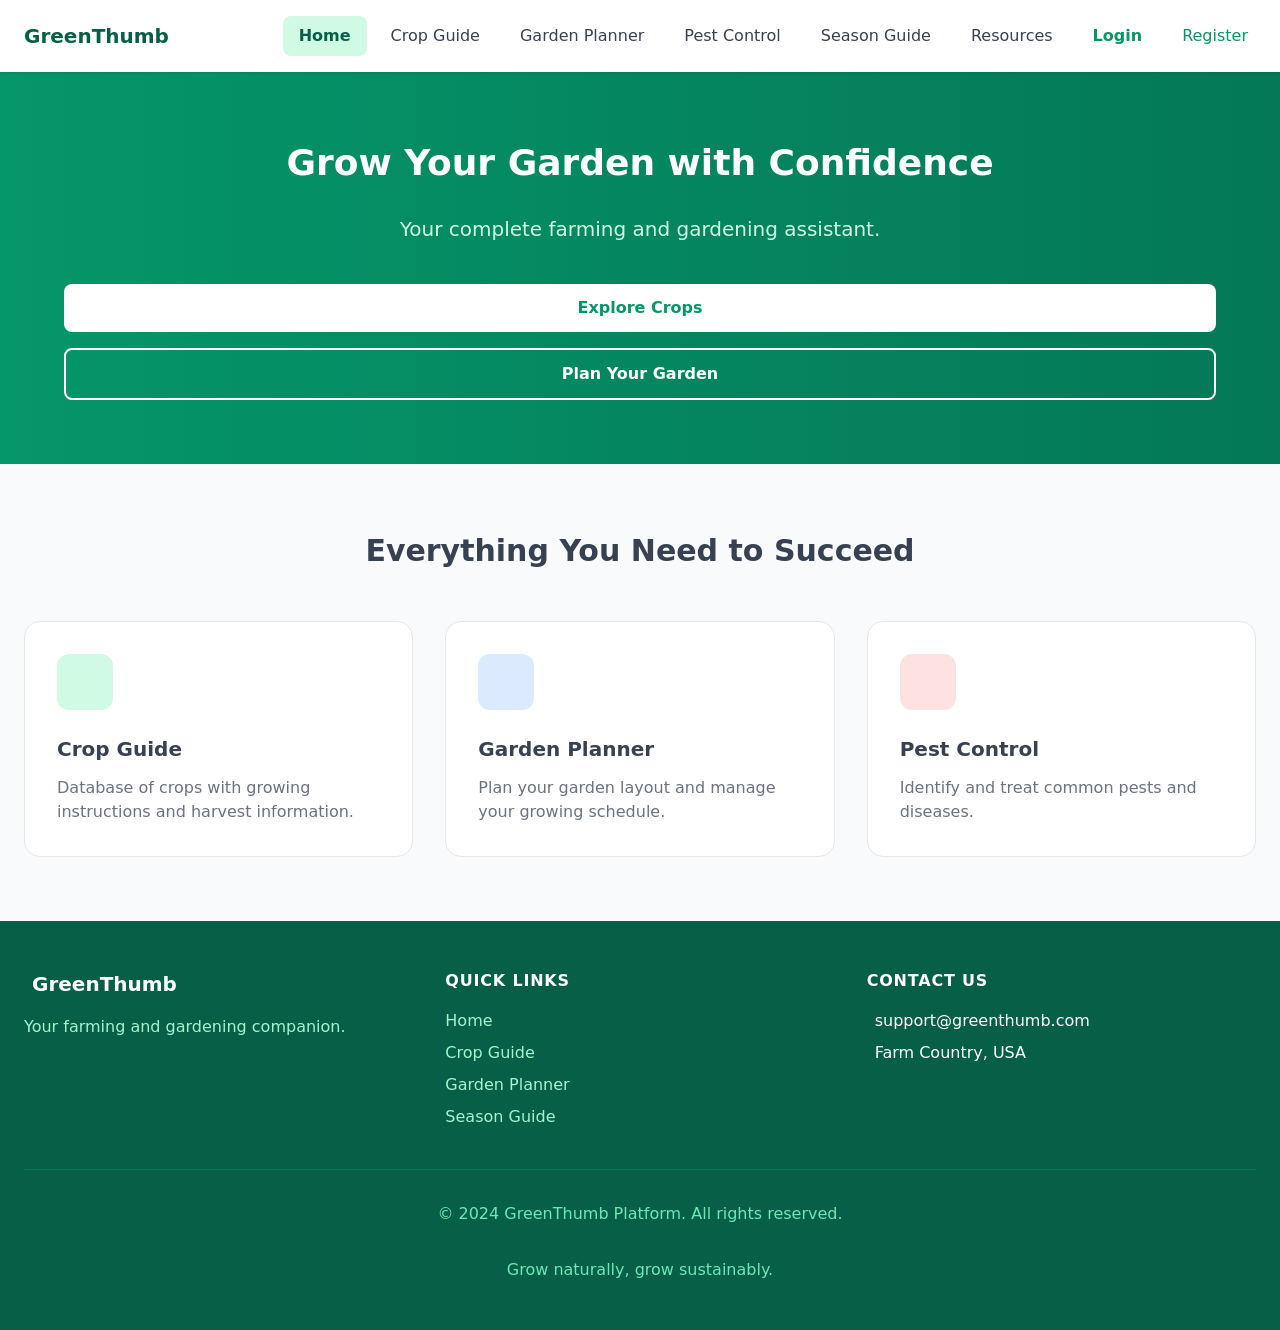
==== index.html @ 853161af "Add files via upload" ====
<!DOCTYPE html> 
<html lang="en"> 
<head> 
    <meta charset="UTF-8"> 
    <meta name="viewport" content="width=device-width, initial-scale=1.0"> 
    <title>GreenThumb | Farming & Gardening Assistance Platform</title> 
    <style> 
        .crop-image { 
            width: 100%; 
            height: 180px; 
            object-fit: cover; 
            border-radius: 0.75rem; 
            margin-bottom: 1rem; 
        } 
 
        * {  
            margin: 0;  
            padding: 0;  
            box-sizing: border-box;  
        } 
         
        body {  
            font-family: system-ui, sans-serif;  
            background: #f9fafb;  
            color: #374151;  
            line-height: 1.5;  
        } 
         
        .container {  
            max-width: 80rem;  
            margin: 0 auto;  
            display: flex;  
            justify-content: space-between;  
            align-items: center;  
        } 
         
        header {  
            background: white;  
            box-shadow: 0 1px 3px rgba(0,0,0,0.1);  
            padding: 1rem;  
            position: sticky;  
            top: 0;  
            z-index: 10;  
        } 
         
        .features-grid {  
            display: grid;  
            gap: 2rem;  
        } 
         
        .cards-grid {  
            display: grid;  
            gap: 1.5rem;  
            margin-bottom: 3rem;  
        } 
         
        .card {  
            background: white;  
            border: 1px solid #e5e7eb;  
            border-radius: 1rem;  
            overflow: hidden;  
            transition: transform 0.3s, box-shadow 0.3s; 
        } 
         
        .card:hover {  
            transform: translateY(-5px);  
            box-shadow: 0 10px 25px rgba(0,0,0,0.1);  
        } 
         
        .tips-box {  
            background: #f0fdf4;  
            padding: 2rem;  
            border: 1px solid #bbf7d0;  
            border-radius: 1rem;  
            margin-bottom: 2rem;  
        } 
         
        footer {  
            background: #065f46;  
            color: white;  
            padding: 3rem 1.5rem;  
        } 
         
        .footer-grid {  
            display: grid;  
            gap: 2rem;  
            margin-bottom: 2rem;  
        } 
         
        @media (min-width: 768px) { 
            .desktop-nav {  
                display: flex;  
                gap: 0.5rem;  
            } 
            .features-grid {  
                grid-template-columns: repeat(3, 1fr);  
            } 
            .cards-grid {  
                grid-template-columns: repeat(3, 1fr);  
            } 
            .footer-grid {  
                grid-template-columns: repeat(3, 1fr);  
            } 
        } 
    </style> 
</head> 
<body> 
 
<header> 
    <div class="container"> 
        <a href="index.html" style="display: flex; align-items: center; gap: 0.5rem; color: 
#059669; text-decoration: none;"> 
            <span style="font-size: 1.5rem;">  </span> 
            <span style="font-size: 1.25rem; font-weight: bold; color: 
#065f46;">GreenThumb</span> 
        </a> 
 
        <nav style="display: flex; gap: 0.5rem;"> 
            <a href="index.html" style="padding: 0.5rem 1rem; border-radius: 0.5rem; text-decoration: none; background: #d1fae5; color: #065f46; font-weight: 600;">Home</a> 
            <a href="crops.html" style="padding: 0.5rem 1rem; border-radius: 0.5rem; text-decoration: none; color: #374151;">Crop Guide</a> 
            <a href="planner.html" style="padding: 0.5rem 1rem; border-radius: 0.5rem; text-decoration: none; color: #374151;">Garden Planner</a> 
            <a href="pests.html" style="padding: 0.5rem 1rem; border-radius: 0.5rem; text-decoration: none; color: #374151;">Pest Control</a> 
            <a href="seasons.html" style="padding: 0.5rem 1rem; border-radius: 0.5rem; text-decoration: none; color: #374151;">Season Guide</a> 
            <a href="resources.html" style="padding: 0.5rem 1rem; border-radius: 0.5rem; 
text-decoration: none; color: #374151;">Resources</a> 
            <a href="login.html" style="padding: 0.5rem 1rem; border-radius: 0.5rem; text-decoration: none; color: #059669; font-weight: 600;">Login</a> 
            <a href="register.html" style="padding: 0.5rem 1rem; border-radius: 0.5rem; text-decoration: none; color: #059669;">Register</a> 
        </nav> 
    </div> 
</header> 
 
<main> 
    <section style="background: linear-gradient(to right, #059669, #047857); color: white; 
padding: 4rem 1.5rem; text-align: center;"> 
        <div style="max-width: 72rem; margin: 0 auto;"> 
            <h2 style="font-size: 2.25rem; font-weight: bold; margin-bottom: 1.5rem;">Grow 
Your Garden with Confidence</h2> 
            <p style="font-size: 1.25rem; color: #d1fae5; margin-bottom: 2.5rem;">Your 
complete farming and gardening assistant.</p> 
            <div style="display: flex; flex-direction: column; gap: 1rem; justify-content: 
center;"> 
                <a href="crops.html" style="background: white; color: #059669; padding: 0.75rem 2rem; border-radius: 0.5rem; font-weight: bold; text-decoration: none; text-align: center; display: inline-block;">Explore Crops</a> 
                <a href="planner.html" style="background: transparent; border: 2px solid white; 
color: white; padding: 0.75rem 2rem; border-radius: 0.5rem; font-weight: bold; text-decoration: none; text-align: center; display: inline-block;">Plan Your Garden</a> 
            </div> 
        </div> 
    </section> 
 
    <section style="padding: 4rem 1.5rem; max-width: 80rem; margin: 0 auto;"> 
        <h2 style="font-size: 1.875rem; font-weight: bold; text-align: center; margin-bottom: 
3rem;">Everything You Need to Succeed</h2> 
 
        <div class="features-grid"> 
            <div style="background: white; border: 1px solid #e5e7eb; border-radius: 1rem; 
padding: 2rem;"> 
                <div style="background: #d1fae5; color: #059669; width: 3.5rem; height: 
3.5rem; border-radius: 0.75rem; display: flex; align-items: center; justify-content: 
center; font-size: 1.5rem; margin-bottom: 1.5rem;">       </div> 
                <h3 style="font-size: 1.25rem; font-weight: bold; margin-bottom: 
0.75rem;">Crop Guide</h3> 
                <p style="color: #6b7280;">Database of crops with growing instructions and 
harvest information.</p> 
            </div> 
 
            <div style="background: white; border: 1px solid #e5e7eb; border-radius: 1rem; 
padding: 2rem;"> 
                <div style="background: #dbeafe; color: #2563eb; width: 3.5rem; height: 
3.5rem; border-radius: 0.75rem; display: flex; align-items: center; justify-content: 
center; font-size: 1.5rem; margin-bottom: 1.5rem;">            </div> 
                <h3 style="font-size: 1.25rem; font-weight: bold; margin-bottom: 
0.75rem;">Garden Planner</h3> 
                <p style="color: #6b7280;">Plan your garden layout and manage your growing 
schedule.</p> 
            </div> 
 
            <div style="background: white; border: 1px solid #e5e7eb; border-radius: 1rem; 
padding: 2rem;"> 
                <div style="background: #fee2e2; color: #dc2626; width: 3.5rem; height: 
3.5rem; border-radius: 0.75rem; display: flex; align-items: center; justify-content: 
center; font-size: 1.5rem; margin-bottom: 1.5rem;">             </div> 
                <h3 style="font-size: 1.25rem; font-weight: bold; margin-bottom: 
0.75rem;">Pest Control</h3> 
                <p style="color: #6b7280;">Identify and treat common pests and diseases.</p> 
            </div> 
        </div> 
    </section> 
</main> 
 
<footer> 
    <div style="max-width: 80rem; margin: 0 auto;"> 
        <div class="footer-grid"> 
            <div> 
                <div style="display: flex; align-items: center; gap: 0.5rem; margin-bottom: 
1rem;"> 
                    <span style="font-size: 1.5rem;">  </span> 
                    <span style="font-size: 1.25rem; font-weight: bold;">GreenThumb</span> 
                </div> 
                <p style="color: #a7f3d0;">Your farming and gardening companion.</p> 
            </div> 
 
            <div> 
                <h4 style="font-weight: bold; margin-bottom: 1rem; text-transform: uppercase; 
letter-spacing: 0.05em;">Quick Links</h4> 
                <ul style="list-style: none;"> 
                    <li style="margin-bottom: 0.5rem;"><a href="index.html" style="color: 
#a7f3d0; text-decoration: none;">Home</a></li> 
                    <li style="margin-bottom: 0.5rem;"><a href="crops.html" style="color: 
#a7f3d0; text-decoration: none;">Crop Guide</a></li> 
                    <li style="margin-bottom: 0.5rem;"><a href="planner.html" style="color: 
#a7f3d0; text-decoration: none;">Garden Planner</a></li> 
                    <li style="margin-bottom: 0.5rem;"><a href="seasons.html" style="color: 
#a7f3d0; text-decoration: none;">Season Guide</a></li> 
                </ul> 
            </div> 
 
            <div> 
                <h4 style="font-weight: bold; margin-bottom: 1rem; text-transform: uppercase; 
letter-spacing: 0.05em;">Contact Us</h4> 
                <ul style="list-style: none;"> 
                    <li style="margin-bottom: 0.5rem; display: flex; align-items: center; gap: 
0.5rem;"> 
                        <span>       </span> 
                        <span>support@greenthumb.com</span> 
                    </li> 
                    <li style="margin-bottom: 0.5rem; display: flex; align-items: center; gap: 
0.5rem;"> 
                        <span>   </span> 
                        <span>Farm Country, USA</span> 
                    </li> 
                </ul> 
            </div> 
        </div> 
 
        <div style="border-top: 1px solid #047857; padding-top: 2rem; text-align: center; 
color: #6ee7b7;"> 
            <p>&copy; 2024 GreenThumb Platform. All rights reserved.</p> 
            <p style="margin-top: 2rem;">Grow naturally, grow sustainably.</p> 
        </div> 
    </div> 
</footer> 
 
</body> 
</html>
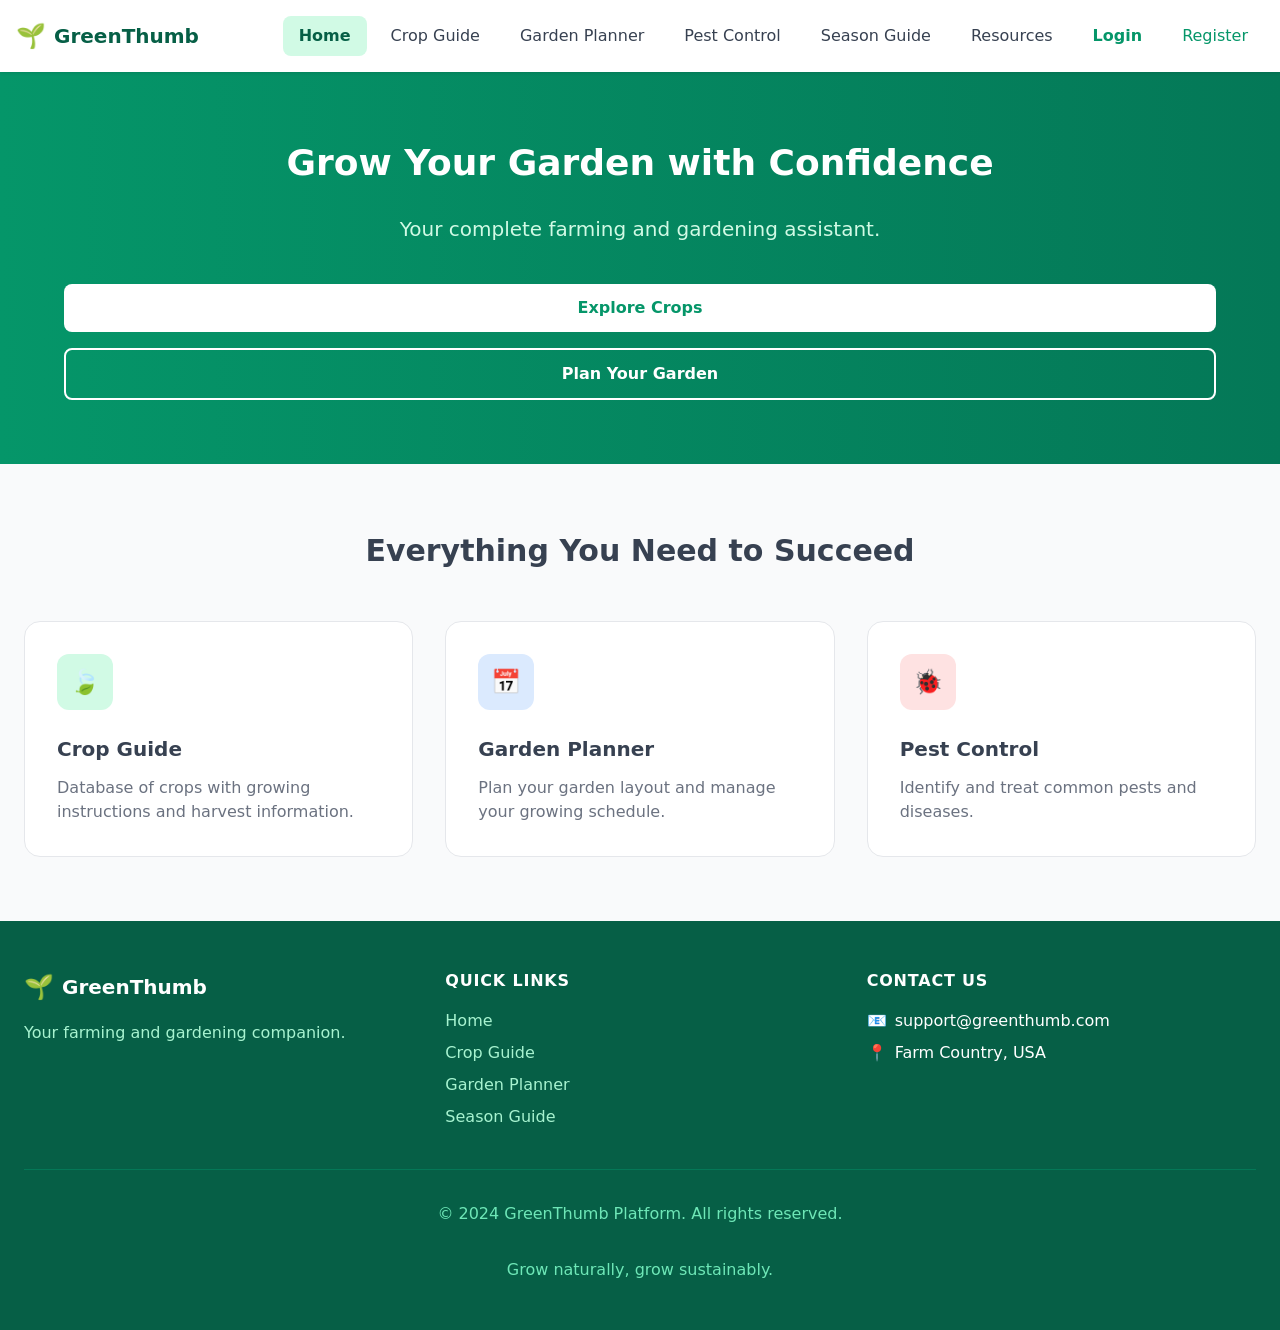
==== commit def94397: "Update index.html" ====
--- a/index.html
+++ b/index.html
@@ -1,243 +1,211 @@
-<!DOCTYPE html> 
-<html lang="en"> 
-<head> 
-    <meta charset="UTF-8"> 
-    <meta name="viewport" content="width=device-width, initial-scale=1.0"> 
-    <title>GreenThumb | Farming & Gardening Assistance Platform</title> 
-    <style> 
-        .crop-image { 
-            width: 100%; 
-            height: 180px; 
-            object-fit: cover; 
-            border-radius: 0.75rem; 
-            margin-bottom: 1rem; 
-        } 
- 
-        * {  
-            margin: 0;  
-            padding: 0;  
-            box-sizing: border-box;  
-        } 
-         
-        body {  
-            font-family: system-ui, sans-serif;  
-            background: #f9fafb;  
-            color: #374151;  
-            line-height: 1.5;  
-        } 
-         
-        .container {  
-            max-width: 80rem;  
-            margin: 0 auto;  
-            display: flex;  
-            justify-content: space-between;  
-            align-items: center;  
-        } 
-         
-        header {  
-            background: white;  
-            box-shadow: 0 1px 3px rgba(0,0,0,0.1);  
-            padding: 1rem;  
-            position: sticky;  
-            top: 0;  
-            z-index: 10;  
-        } 
-         
-        .features-grid {  
-            display: grid;  
-            gap: 2rem;  
-        } 
-         
-        .cards-grid {  
-            display: grid;  
-            gap: 1.5rem;  
-            margin-bottom: 3rem;  
-        } 
-         
-        .card {  
-            background: white;  
-            border: 1px solid #e5e7eb;  
-            border-radius: 1rem;  
-            overflow: hidden;  
-            transition: transform 0.3s, box-shadow 0.3s; 
-        } 
-         
-        .card:hover {  
-            transform: translateY(-5px);  
-            box-shadow: 0 10px 25px rgba(0,0,0,0.1);  
-        } 
-         
-        .tips-box {  
-            background: #f0fdf4;  
-            padding: 2rem;  
-            border: 1px solid #bbf7d0;  
-            border-radius: 1rem;  
-            margin-bottom: 2rem;  
-        } 
-         
-        footer {  
-            background: #065f46;  
-            color: white;  
-            padding: 3rem 1.5rem;  
-        } 
-         
-        .footer-grid {  
-            display: grid;  
-            gap: 2rem;  
-            margin-bottom: 2rem;  
-        } 
-         
-        @media (min-width: 768px) { 
-            .desktop-nav {  
-                display: flex;  
-                gap: 0.5rem;  
-            } 
-            .features-grid {  
-                grid-template-columns: repeat(3, 1fr);  
-            } 
-            .cards-grid {  
-                grid-template-columns: repeat(3, 1fr);  
-            } 
-            .footer-grid {  
-                grid-template-columns: repeat(3, 1fr);  
-            } 
-        } 
-    </style> 
-</head> 
-<body> 
- 
-<header> 
-    <div class="container"> 
-        <a href="index.html" style="display: flex; align-items: center; gap: 0.5rem; color: 
-#059669; text-decoration: none;"> 
-            <span style="font-size: 1.5rem;">  </span> 
-            <span style="font-size: 1.25rem; font-weight: bold; color: 
-#065f46;">GreenThumb</span> 
-        </a> 
- 
-        <nav style="display: flex; gap: 0.5rem;"> 
-            <a href="index.html" style="padding: 0.5rem 1rem; border-radius: 0.5rem; text-decoration: none; background: #d1fae5; color: #065f46; font-weight: 600;">Home</a> 
-            <a href="crops.html" style="padding: 0.5rem 1rem; border-radius: 0.5rem; text-decoration: none; color: #374151;">Crop Guide</a> 
-            <a href="planner.html" style="padding: 0.5rem 1rem; border-radius: 0.5rem; text-decoration: none; color: #374151;">Garden Planner</a> 
-            <a href="pests.html" style="padding: 0.5rem 1rem; border-radius: 0.5rem; text-decoration: none; color: #374151;">Pest Control</a> 
-            <a href="seasons.html" style="padding: 0.5rem 1rem; border-radius: 0.5rem; text-decoration: none; color: #374151;">Season Guide</a> 
-            <a href="resources.html" style="padding: 0.5rem 1rem; border-radius: 0.5rem; 
-text-decoration: none; color: #374151;">Resources</a> 
-            <a href="login.html" style="padding: 0.5rem 1rem; border-radius: 0.5rem; text-decoration: none; color: #059669; font-weight: 600;">Login</a> 
-            <a href="register.html" style="padding: 0.5rem 1rem; border-radius: 0.5rem; text-decoration: none; color: #059669;">Register</a> 
-        </nav> 
-    </div> 
-</header> 
- 
-<main> 
-    <section style="background: linear-gradient(to right, #059669, #047857); color: white; 
-padding: 4rem 1.5rem; text-align: center;"> 
-        <div style="max-width: 72rem; margin: 0 auto;"> 
-            <h2 style="font-size: 2.25rem; font-weight: bold; margin-bottom: 1.5rem;">Grow 
-Your Garden with Confidence</h2> 
-            <p style="font-size: 1.25rem; color: #d1fae5; margin-bottom: 2.5rem;">Your 
-complete farming and gardening assistant.</p> 
-            <div style="display: flex; flex-direction: column; gap: 1rem; justify-content: 
-center;"> 
-                <a href="crops.html" style="background: white; color: #059669; padding: 0.75rem 2rem; border-radius: 0.5rem; font-weight: bold; text-decoration: none; text-align: center; display: inline-block;">Explore Crops</a> 
-                <a href="planner.html" style="background: transparent; border: 2px solid white; 
-color: white; padding: 0.75rem 2rem; border-radius: 0.5rem; font-weight: bold; text-decoration: none; text-align: center; display: inline-block;">Plan Your Garden</a> 
-            </div> 
-        </div> 
-    </section> 
- 
-    <section style="padding: 4rem 1.5rem; max-width: 80rem; margin: 0 auto;"> 
-        <h2 style="font-size: 1.875rem; font-weight: bold; text-align: center; margin-bottom: 
-3rem;">Everything You Need to Succeed</h2> 
- 
-        <div class="features-grid"> 
-            <div style="background: white; border: 1px solid #e5e7eb; border-radius: 1rem; 
-padding: 2rem;"> 
-                <div style="background: #d1fae5; color: #059669; width: 3.5rem; height: 
-3.5rem; border-radius: 0.75rem; display: flex; align-items: center; justify-content: 
-center; font-size: 1.5rem; margin-bottom: 1.5rem;">       </div> 
-                <h3 style="font-size: 1.25rem; font-weight: bold; margin-bottom: 
-0.75rem;">Crop Guide</h3> 
-                <p style="color: #6b7280;">Database of crops with growing instructions and 
-harvest information.</p> 
-            </div> 
- 
-            <div style="background: white; border: 1px solid #e5e7eb; border-radius: 1rem; 
-padding: 2rem;"> 
-                <div style="background: #dbeafe; color: #2563eb; width: 3.5rem; height: 
-3.5rem; border-radius: 0.75rem; display: flex; align-items: center; justify-content: 
-center; font-size: 1.5rem; margin-bottom: 1.5rem;">            </div> 
-                <h3 style="font-size: 1.25rem; font-weight: bold; margin-bottom: 
-0.75rem;">Garden Planner</h3> 
-                <p style="color: #6b7280;">Plan your garden layout and manage your growing 
-schedule.</p> 
-            </div> 
- 
-            <div style="background: white; border: 1px solid #e5e7eb; border-radius: 1rem; 
-padding: 2rem;"> 
-                <div style="background: #fee2e2; color: #dc2626; width: 3.5rem; height: 
-3.5rem; border-radius: 0.75rem; display: flex; align-items: center; justify-content: 
-center; font-size: 1.5rem; margin-bottom: 1.5rem;">             </div> 
-                <h3 style="font-size: 1.25rem; font-weight: bold; margin-bottom: 
-0.75rem;">Pest Control</h3> 
-                <p style="color: #6b7280;">Identify and treat common pests and diseases.</p> 
-            </div> 
-        </div> 
-    </section> 
-</main> 
- 
-<footer> 
-    <div style="max-width: 80rem; margin: 0 auto;"> 
-        <div class="footer-grid"> 
-            <div> 
-                <div style="display: flex; align-items: center; gap: 0.5rem; margin-bottom: 
-1rem;"> 
-                    <span style="font-size: 1.5rem;">  </span> 
-                    <span style="font-size: 1.25rem; font-weight: bold;">GreenThumb</span> 
-                </div> 
-                <p style="color: #a7f3d0;">Your farming and gardening companion.</p> 
-            </div> 
- 
-            <div> 
-                <h4 style="font-weight: bold; margin-bottom: 1rem; text-transform: uppercase; 
-letter-spacing: 0.05em;">Quick Links</h4> 
-                <ul style="list-style: none;"> 
-                    <li style="margin-bottom: 0.5rem;"><a href="index.html" style="color: 
-#a7f3d0; text-decoration: none;">Home</a></li> 
-                    <li style="margin-bottom: 0.5rem;"><a href="crops.html" style="color: 
-#a7f3d0; text-decoration: none;">Crop Guide</a></li> 
-                    <li style="margin-bottom: 0.5rem;"><a href="planner.html" style="color: 
-#a7f3d0; text-decoration: none;">Garden Planner</a></li> 
-                    <li style="margin-bottom: 0.5rem;"><a href="seasons.html" style="color: 
-#a7f3d0; text-decoration: none;">Season Guide</a></li> 
-                </ul> 
-            </div> 
- 
-            <div> 
-                <h4 style="font-weight: bold; margin-bottom: 1rem; text-transform: uppercase; 
-letter-spacing: 0.05em;">Contact Us</h4> 
-                <ul style="list-style: none;"> 
-                    <li style="margin-bottom: 0.5rem; display: flex; align-items: center; gap: 
-0.5rem;"> 
-                        <span>       </span> 
-                        <span>support@greenthumb.com</span> 
-                    </li> 
-                    <li style="margin-bottom: 0.5rem; display: flex; align-items: center; gap: 
-0.5rem;"> 
-                        <span>   </span> 
-                        <span>Farm Country, USA</span> 
-                    </li> 
-                </ul> 
-            </div> 
-        </div> 
- 
-        <div style="border-top: 1px solid #047857; padding-top: 2rem; text-align: center; 
-color: #6ee7b7;"> 
-            <p>&copy; 2024 GreenThumb Platform. All rights reserved.</p> 
-            <p style="margin-top: 2rem;">Grow naturally, grow sustainably.</p> 
-        </div> 
-    </div> 
-</footer> 
- 
-</body> 
-</html>+<!DOCTYPE html>
+<html lang="en">
+<head>
+    <meta charset="UTF-8">
+    <meta name="viewport" content="width=device-width, initial-scale=1.0">
+    <title>GreenThumb | Farming & Gardening Assistance Platform</title>
+    <style>
+        .crop-image {
+            width: 100%;
+            height: 180px;
+            object-fit: cover;
+            border-radius: 0.75rem;
+            margin-bottom: 1rem;
+        }
+
+        * { 
+            margin: 0; 
+            padding: 0; 
+            box-sizing: border-box; 
+        }
+        
+        body { 
+            font-family: system-ui, sans-serif; 
+            background: #f9fafb; 
+            color: #374151; 
+            line-height: 1.5; 
+        }
+        
+        .container { 
+            max-width: 80rem; 
+            margin: 0 auto; 
+            display: flex; 
+            justify-content: space-between; 
+            align-items: center; 
+        }
+        
+        header { 
+            background: white; 
+            box-shadow: 0 1px 3px rgba(0,0,0,0.1); 
+            padding: 1rem; 
+            position: sticky; 
+            top: 0; 
+            z-index: 10; 
+        }
+        
+        .features-grid { 
+            display: grid; 
+            gap: 2rem; 
+        }
+        
+        .cards-grid { 
+            display: grid; 
+            gap: 1.5rem; 
+            margin-bottom: 3rem; 
+        }
+        
+        .card { 
+            background: white; 
+            border: 1px solid #e5e7eb; 
+            border-radius: 1rem; 
+            overflow: hidden; 
+            transition: transform 0.3s, box-shadow 0.3s;
+        }
+        
+        .card:hover { 
+            transform: translateY(-5px); 
+            box-shadow: 0 10px 25px rgba(0,0,0,0.1); 
+        }
+        
+        .tips-box { 
+            background: #f0fdf4; 
+            padding: 2rem; 
+            border: 1px solid #bbf7d0; 
+            border-radius: 1rem; 
+            margin-bottom: 2rem; 
+        }
+        
+        footer { 
+            background: #065f46; 
+            color: white; 
+            padding: 3rem 1.5rem; 
+        }
+        
+        .footer-grid { 
+            display: grid; 
+            gap: 2rem; 
+            margin-bottom: 2rem; 
+        }
+        
+        @media (min-width: 768px) {
+            .desktop-nav { 
+                display: flex; 
+                gap: 0.5rem; 
+            }
+            .features-grid { 
+                grid-template-columns: repeat(3, 1fr); 
+            }
+            .cards-grid { 
+                grid-template-columns: repeat(3, 1fr); 
+            }
+            .footer-grid { 
+                grid-template-columns: repeat(3, 1fr); 
+            }
+        }
+    </style>
+</head>
+<body>
+
+<header>
+    <div class="container">
+        <a href="index.html" style="display: flex; align-items: center; gap: 0.5rem; color: #059669; text-decoration: none;">
+            <span style="font-size: 1.5rem;">🌱</span>
+            <span style="font-size: 1.25rem; font-weight: bold; color: #065f46;">GreenThumb</span>
+        </a>
+
+        <nav style="display: flex; gap: 0.5rem;">
+            <a href="index.html" style="padding: 0.5rem 1rem; border-radius: 0.5rem; text-decoration: none; background: #d1fae5; color: #065f46; font-weight: 600;">Home</a>
+            <a href="crops.html" style="padding: 0.5rem 1rem; border-radius: 0.5rem; text-decoration: none; color: #374151;">Crop Guide</a>
+            <a href="planner.html" style="padding: 0.5rem 1rem; border-radius: 0.5rem; text-decoration: none; color: #374151;">Garden Planner</a>
+            <a href="pests.html" style="padding: 0.5rem 1rem; border-radius: 0.5rem; text-decoration: none; color: #374151;">Pest Control</a>
+            <a href="seasons.html" style="padding: 0.5rem 1rem; border-radius: 0.5rem; text-decoration: none; color: #374151;">Season Guide</a>
+            <a href="resources.html" style="padding: 0.5rem 1rem; border-radius: 0.5rem; text-decoration: none; color: #374151;">Resources</a>
+            <a href="login.html" style="padding: 0.5rem 1rem; border-radius: 0.5rem; text-decoration: none; color: #059669; font-weight: 600;">Login</a>
+            <a href="register.html" style="padding: 0.5rem 1rem; border-radius: 0.5rem; text-decoration: none; color: #059669;">Register</a>
+        </nav>
+    </div>
+</header>
+
+<main>
+    <section style="background: linear-gradient(to right, #059669, #047857); color: white; padding: 4rem 1.5rem; text-align: center;">
+        <div style="max-width: 72rem; margin: 0 auto;">
+            <h2 style="font-size: 2.25rem; font-weight: bold; margin-bottom: 1.5rem;">Grow Your Garden with Confidence</h2>
+            <p style="font-size: 1.25rem; color: #d1fae5; margin-bottom: 2.5rem;">Your complete farming and gardening assistant.</p>
+            <div style="display: flex; flex-direction: column; gap: 1rem; justify-content: center;">
+                <a href="crops.html" style="background: white; color: #059669; padding: 0.75rem 2rem; border-radius: 0.5rem; font-weight: bold; text-decoration: none; text-align: center; display: inline-block;">Explore Crops</a>
+                <a href="planner.html" style="background: transparent; border: 2px solid white; color: white; padding: 0.75rem 2rem; border-radius: 0.5rem; font-weight: bold; text-decoration: none; text-align: center; display: inline-block;">Plan Your Garden</a>
+            </div>
+        </div>
+    </section>
+
+    <section style="padding: 4rem 1.5rem; max-width: 80rem; margin: 0 auto;">
+        <h2 style="font-size: 1.875rem; font-weight: bold; text-align: center; margin-bottom: 3rem;">Everything You Need to Succeed</h2>
+
+        <div class="features-grid">
+            <div style="background: white; border: 1px solid #e5e7eb; border-radius: 1rem; padding: 2rem;">
+                <div style="background: #d1fae5; color: #059669; width: 3.5rem; height: 3.5rem; border-radius: 0.75rem; display: flex; align-items: center; justify-content: center; font-size: 1.5rem; margin-bottom: 1.5rem;">🍃</div>
+                <h3 style="font-size: 1.25rem; font-weight: bold; margin-bottom: 0.75rem;">Crop Guide</h3>
+                <p style="color: #6b7280;">Database of crops with growing instructions and harvest information.</p>
+            </div>
+
+            <div style="background: white; border: 1px solid #e5e7eb; border-radius: 1rem; padding: 2rem;">
+                <div style="background: #dbeafe; color: #2563eb; width: 3.5rem; height: 3.5rem; border-radius: 0.75rem; display: flex; align-items: center; justify-content: center; font-size: 1.5rem; margin-bottom: 1.5rem;">📅</div>
+                <h3 style="font-size: 1.25rem; font-weight: bold; margin-bottom: 0.75rem;">Garden Planner</h3>
+                <p style="color: #6b7280;">Plan your garden layout and manage your growing schedule.</p>
+            </div>
+
+            <div style="background: white; border: 1px solid #e5e7eb; border-radius: 1rem; padding: 2rem;">
+                <div style="background: #fee2e2; color: #dc2626; width: 3.5rem; height: 3.5rem; border-radius: 0.75rem; display: flex; align-items: center; justify-content: center; font-size: 1.5rem; margin-bottom: 1.5rem;">🐞</div>
+                <h3 style="font-size: 1.25rem; font-weight: bold; margin-bottom: 0.75rem;">Pest Control</h3>
+                <p style="color: #6b7280;">Identify and treat common pests and diseases.</p>
+            </div>
+        </div>
+    </section>
+</main>
+
+<footer>
+    <div style="max-width: 80rem; margin: 0 auto;">
+        <div class="footer-grid">
+            <div>
+                <div style="display: flex; align-items: center; gap: 0.5rem; margin-bottom: 1rem;">
+                    <span style="font-size: 1.5rem;">🌱</span>
+                    <span style="font-size: 1.25rem; font-weight: bold;">GreenThumb</span>
+                </div>
+                <p style="color: #a7f3d0;">Your farming and gardening companion.</p>
+            </div>
+
+            <div>
+                <h4 style="font-weight: bold; margin-bottom: 1rem; text-transform: uppercase; letter-spacing: 0.05em;">Quick Links</h4>
+                <ul style="list-style: none;">
+                    <li style="margin-bottom: 0.5rem;"><a href="index.html" style="color: #a7f3d0; text-decoration: none;">Home</a></li>
+                    <li style="margin-bottom: 0.5rem;"><a href="crops.html" style="color: #a7f3d0; text-decoration: none;">Crop Guide</a></li>
+                    <li style="margin-bottom: 0.5rem;"><a href="planner.html" style="color: #a7f3d0; text-decoration: none;">Garden Planner</a></li>
+                    <li style="margin-bottom: 0.5rem;"><a href="seasons.html" style="color: #a7f3d0; text-decoration: none;">Season Guide</a></li>
+                </ul>
+            </div>
+
+            <div>
+                <h4 style="font-weight: bold; margin-bottom: 1rem; text-transform: uppercase; letter-spacing: 0.05em;">Contact Us</h4>
+                <ul style="list-style: none;">
+                    <li style="margin-bottom: 0.5rem; display: flex; align-items: center; gap: 0.5rem;">
+                        <span>📧</span>
+                        <span>support@greenthumb.com</span>
+                    </li>
+                    <li style="margin-bottom: 0.5rem; display: flex; align-items: center; gap: 0.5rem;">
+                        <span>📍</span>
+                        <span>Farm Country, USA</span>
+                    </li>
+                </ul>
+            </div>
+        </div>
+
+        <div style="border-top: 1px solid #047857; padding-top: 2rem; text-align: center; color: #6ee7b7;">
+            <p>&copy; 2024 GreenThumb Platform. All rights reserved.</p>
+            <p style="margin-top: 2rem;">Grow naturally, grow sustainably.</p>
+        </div>
+    </div>
+</footer>
+
+
+</body>
+</html>
